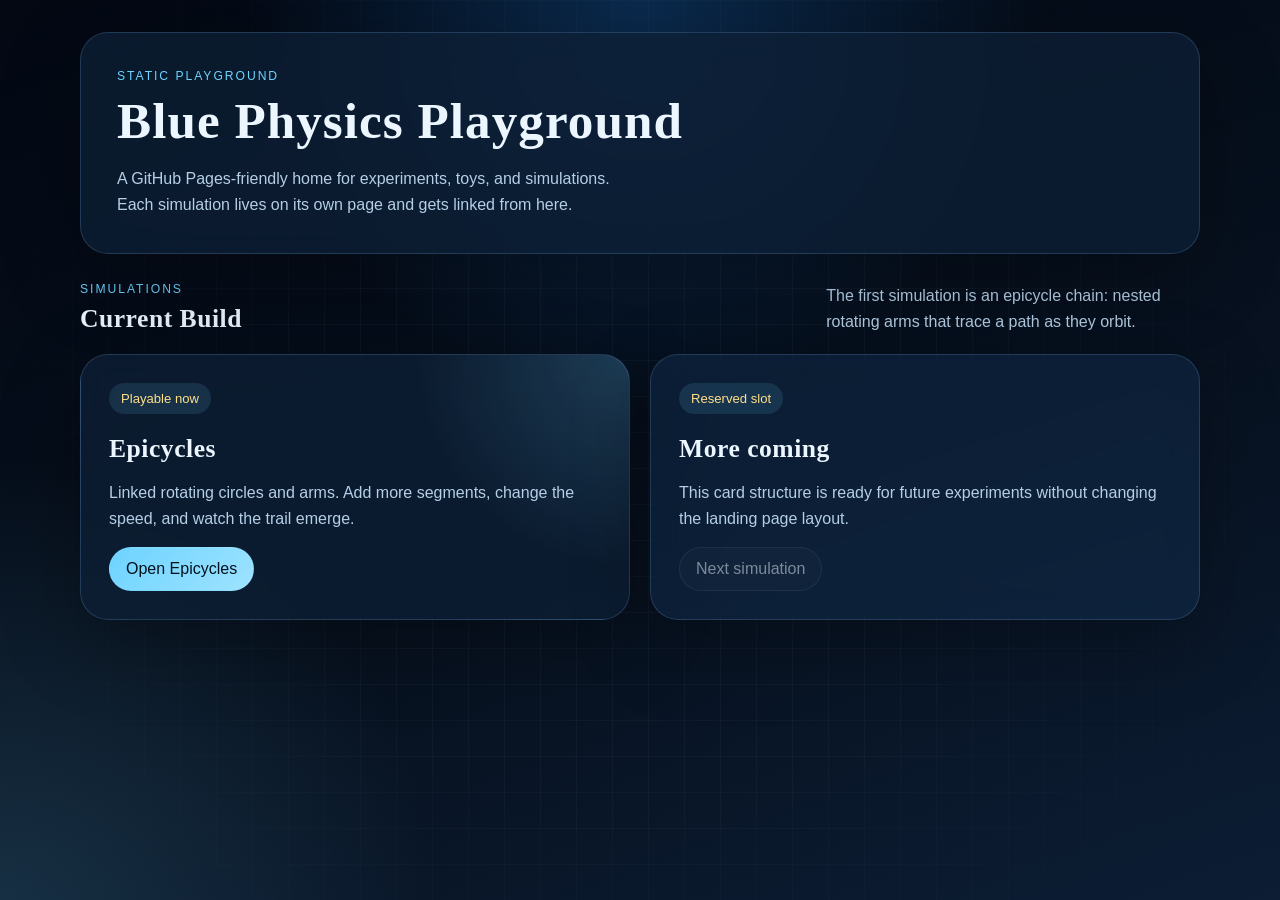
==== index.html @ ed43efbb "initial push" ====
<!DOCTYPE html>
<html lang="en">
  <head>
    <meta charset="UTF-8" />
    <meta name="viewport" content="width=device-width, initial-scale=1.0" />
    <title>Blue Physics Playground</title>
    <meta
      name="description"
      content="A static physics playground for collecting small browser-based simulations."
    />
    <link rel="stylesheet" href="assets/css/site.css" />
  </head>
  <body>
    <div class="page-shell">
      <header class="hero">
        <p class="eyebrow">Static playground</p>
        <h1>Blue Physics Playground</h1>
        <p class="hero-copy">
          A GitHub Pages-friendly home for experiments, toys, and simulations.
          Each simulation lives on its own page and gets linked from here.
        </p>
      </header>

      <main>
        <section class="section-header">
          <div>
            <p class="eyebrow">Simulations</p>
            <h2>Current Build</h2>
          </div>
          <p class="section-copy">
            The first simulation is an epicycle chain: nested rotating arms that
            trace a path as they orbit.
          </p>
        </section>

        <section class="simulation-grid">
          <article class="simulation-card simulation-card-featured">
            <div class="card-badge">Playable now</div>
            <h3>Epicycles</h3>
            <p>
              Linked rotating circles and arms. Add more segments, change the
              speed, and watch the trail emerge.
            </p>
            <a class="button button-primary" href="simulations/epicycles.html">
              Open Epicycles
            </a>
          </article>

          <article class="simulation-card simulation-card-muted">
            <div class="card-badge">Reserved slot</div>
            <h3>More coming</h3>
            <p>
              This card structure is ready for future experiments without
              changing the landing page layout.
            </p>
            <span class="button button-ghost" aria-disabled="true">
              Next simulation
            </span>
          </article>
        </section>
      </main>
    </div>

    <script src="assets/js/site.js"></script>
  </body>
</html>
---- assets/css/site.css ----
:root {
  --bg: #07111f;
  --bg-elevated: rgba(13, 31, 53, 0.78);
  --bg-soft: rgba(20, 52, 86, 0.42);
  --border: rgba(142, 201, 255, 0.18);
  --text: #ebf6ff;
  --text-soft: #b5cfe6;
  --accent: #6dd3ff;
  --accent-strong: #1e90ff;
  --accent-warm: #ffe08a;
  --shadow: 0 24px 80px rgba(0, 0, 0, 0.28);
  --radius-lg: 28px;
  --radius-md: 18px;
}

* {
  box-sizing: border-box;
}

html,
body {
  margin: 0;
  min-height: 100%;
}

body {
  font-family: "Avenir Next", "Segoe UI", sans-serif;
  color: var(--text);
  background:
    radial-gradient(circle at top, rgba(30, 144, 255, 0.24), transparent 36%),
    radial-gradient(circle at bottom left, rgba(109, 211, 255, 0.15), transparent 28%),
    linear-gradient(160deg, #030813 0%, #07111f 58%, #0c1d34 100%);
}

body::before {
  content: "";
  position: fixed;
  inset: 0;
  pointer-events: none;
  background-image:
    linear-gradient(rgba(255, 255, 255, 0.03) 1px, transparent 1px),
    linear-gradient(90deg, rgba(255, 255, 255, 0.03) 1px, transparent 1px);
  background-size: 36px 36px;
  mask-image: radial-gradient(circle at center, black 40%, transparent 92%);
}

a {
  color: inherit;
  text-decoration: none;
}

button,
input,
output {
  font: inherit;
}

.page-shell {
  width: min(1120px, calc(100vw - 32px));
  margin: 0 auto;
  padding: 32px 0 48px;
}

.hero,
.simulation-header,
.simulation-card,
.control-panel,
.canvas-panel {
  backdrop-filter: blur(16px);
  background: var(--bg-elevated);
  border: 1px solid var(--border);
  box-shadow: var(--shadow);
}

.hero,
.simulation-header {
  padding: 36px;
  border-radius: var(--radius-lg);
}

.hero {
  margin-bottom: 28px;
}

.eyebrow {
  margin: 0 0 8px;
  color: var(--accent);
  text-transform: uppercase;
  letter-spacing: 0.16em;
  font-size: 0.76rem;
}

h1,
h2,
h3 {
  margin: 0;
  font-family: Georgia, "Times New Roman", serif;
  letter-spacing: 0.02em;
}

h1 {
  font-size: clamp(2.4rem, 4vw, 4.4rem);
}

h2 {
  font-size: clamp(1.5rem, 2vw, 2.2rem);
}

h3 {
  font-size: 1.6rem;
}

.hero-copy,
.section-copy,
.simulation-card p,
.panel-note {
  color: var(--text-soft);
  line-height: 1.6;
}

.hero-copy {
  max-width: 56ch;
  margin: 16px 0 0;
}

.section-header {
  display: flex;
  justify-content: space-between;
  gap: 20px;
  align-items: end;
  margin-bottom: 20px;
}

.section-copy {
  max-width: 42ch;
  margin: 0;
}

.simulation-grid {
  display: grid;
  gap: 20px;
  grid-template-columns: repeat(auto-fit, minmax(260px, 1fr));
}

.simulation-card {
  border-radius: var(--radius-lg);
  padding: 28px;
}

.simulation-card-featured {
  background:
    radial-gradient(circle at top right, rgba(109, 211, 255, 0.18), transparent 35%),
    var(--bg-elevated);
}

.simulation-card-muted {
  background: var(--bg-soft);
}

.card-badge {
  display: inline-flex;
  padding: 8px 12px;
  border-radius: 999px;
  background: rgba(109, 211, 255, 0.12);
  color: var(--accent-warm);
  font-size: 0.82rem;
  margin-bottom: 20px;
}

.button,
button.button {
  display: inline-flex;
  align-items: center;
  justify-content: center;
  min-height: 44px;
  padding: 10px 16px;
  border-radius: 999px;
  border: 1px solid transparent;
  cursor: pointer;
  transition:
    transform 140ms ease,
    border-color 140ms ease,
    background-color 140ms ease;
}

.button:hover,
button.button:hover {
  transform: translateY(-1px);
}

.button-primary {
  color: #03111e;
  background: linear-gradient(135deg, var(--accent) 0%, #9ee3ff 100%);
}

.button-ghost {
  color: var(--text);
  background: rgba(255, 255, 255, 0.04);
  border-color: var(--border);
}

.button-ghost[aria-disabled="true"] {
  opacity: 0.5;
  cursor: default;
}

.simulation-page {
  padding-bottom: 28px;
}

.simulation-header {
  display: flex;
  justify-content: space-between;
  align-items: start;
  gap: 16px;
  margin-bottom: 24px;
}

.simulation-layout {
  display: grid;
  gap: 20px;
  grid-template-columns: minmax(260px, 320px) 1fr;
}

.control-panel,
.canvas-panel {
  border-radius: var(--radius-lg);
}

.control-panel {
  padding: 24px;
}

.control-row {
  display: flex;
  justify-content: space-between;
  align-items: center;
  margin-top: 20px;
  margin-bottom: 8px;
  color: var(--text-soft);
}

input[type="range"] {
  width: 100%;
  accent-color: var(--accent);
}

.button-row {
  display: flex;
  flex-wrap: wrap;
  gap: 10px;
  margin-top: 22px;
}

.panel-note {
  margin: 20px 0 0;
}

.canvas-panel {
  min-height: 68vh;
  padding: 14px;
}

#epicycle-canvas {
  width: 100%;
  height: 100%;
  display: block;
  border-radius: calc(var(--radius-lg) - 10px);
  background:
    radial-gradient(circle at center, rgba(6, 28, 49, 0.58), rgba(2, 9, 18, 0.92)),
    #030813;
}

@media (max-width: 900px) {
  .section-header,
  .simulation-header,
  .simulation-layout {
    grid-template-columns: 1fr;
    display: grid;
  }

  .simulation-header {
    align-items: start;
  }

  .canvas-panel {
    min-height: 54vh;
  }
}

@media (max-width: 640px) {
  .page-shell {
    width: min(100vw - 20px, 1120px);
    padding-top: 20px;
  }

  .hero,
  .simulation-header,
  .simulation-card,
  .control-panel,
  .canvas-panel {
    padding-left: 20px;
    padding-right: 20px;
  }

  .canvas-panel {
    padding: 10px;
  }
}
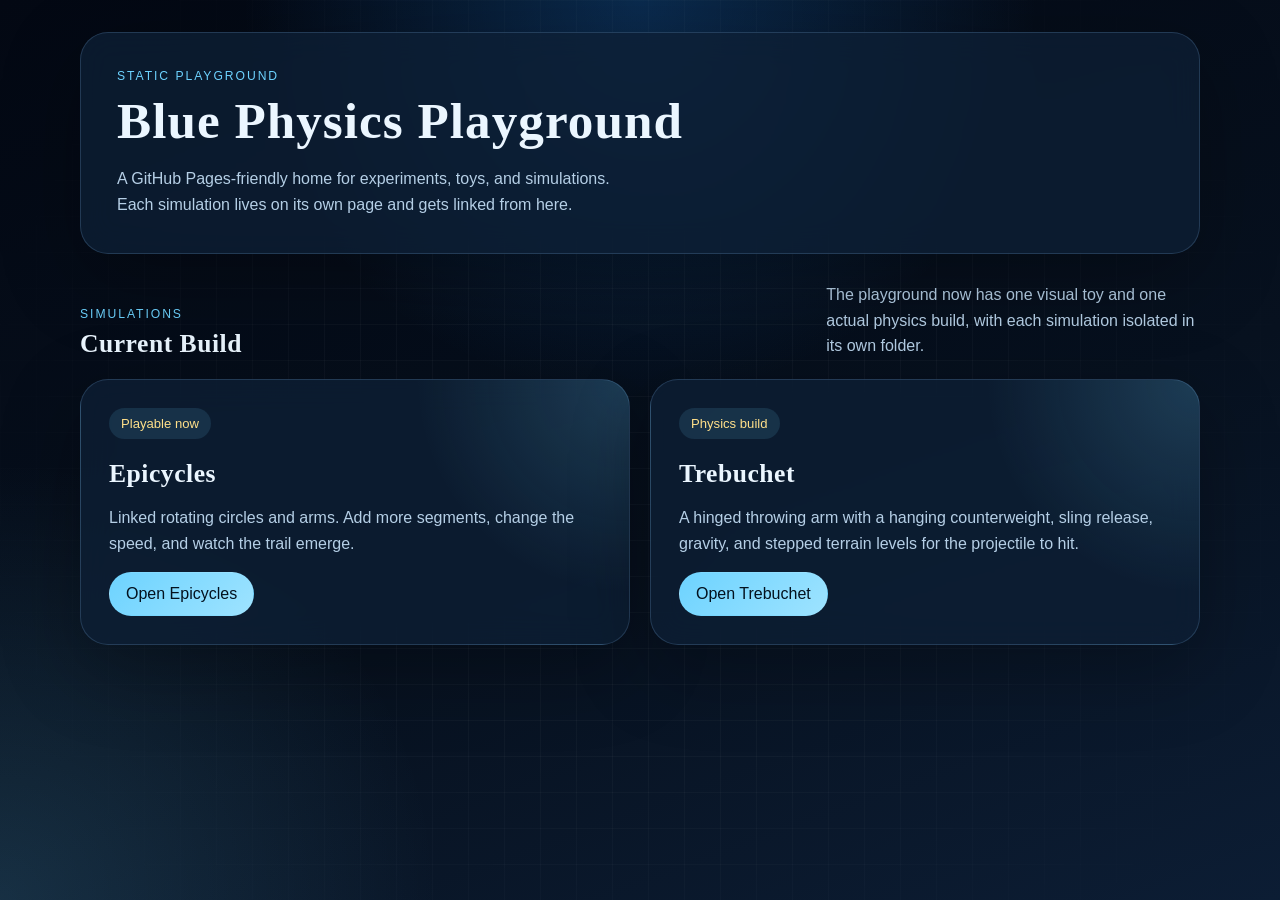
==== commit c41a6976: "physics =D" ====
--- a/index.html
+++ b/index.html
@@ -28,8 +28,8 @@
             <h2>Current Build</h2>
           </div>
           <p class="section-copy">
-            The first simulation is an epicycle chain: nested rotating arms that
-            trace a path as they orbit.
+            The playground now has one visual toy and one actual physics build,
+            with each simulation isolated in its own folder.
           </p>
         </section>
 
@@ -41,21 +41,21 @@
               Linked rotating circles and arms. Add more segments, change the
               speed, and watch the trail emerge.
             </p>
-            <a class="button button-primary" href="simulations/epicycles.html">
+            <a class="button button-primary" href="simulations/epicycles/">
               Open Epicycles
             </a>
           </article>
 
-          <article class="simulation-card simulation-card-muted">
-            <div class="card-badge">Reserved slot</div>
-            <h3>More coming</h3>
+          <article class="simulation-card simulation-card-featured">
+            <div class="card-badge">Physics build</div>
+            <h3>Trebuchet</h3>
             <p>
-              This card structure is ready for future experiments without
-              changing the landing page layout.
+              A hinged throwing arm with a hanging counterweight, sling release,
+              gravity, and stepped terrain levels for the projectile to hit.
             </p>
-            <span class="button button-ghost" aria-disabled="true">
-              Next simulation
-            </span>
+            <a class="button button-primary" href="simulations/trebuchet/">
+              Open Trebuchet
+            </a>
           </article>
         </section>
       </main>
--- a/assets/css/site.css
+++ b/assets/css/site.css
@@ -231,6 +231,31 @@
   padding: 24px;
 }
 
+.trebuchet-builder {
+  display: grid;
+  gap: 20px;
+}
+
+.panel-block {
+  display: grid;
+  gap: 16px;
+  padding: 18px;
+  border-radius: var(--radius-md);
+  background: rgba(255, 255, 255, 0.03);
+  border: 1px solid rgba(142, 201, 255, 0.12);
+}
+
+.panel-header {
+  display: grid;
+  gap: 6px;
+}
+
+.panel-copy {
+  margin: 0;
+  color: var(--text-soft);
+  line-height: 1.5;
+}
+
 .control-row {
   display: flex;
   justify-content: space-between;
@@ -252,6 +277,44 @@
   margin-top: 22px;
 }
 
+.tool-grid {
+  display: grid;
+  gap: 10px;
+  grid-template-columns: repeat(auto-fit, minmax(150px, 1fr));
+}
+
+.tool-button {
+  display: grid;
+  gap: 4px;
+  padding: 14px;
+  text-align: left;
+  color: var(--text);
+  background: rgba(255, 255, 255, 0.04);
+  border: 1px solid var(--border);
+  border-radius: 16px;
+  cursor: pointer;
+  transition:
+    transform 140ms ease,
+    border-color 140ms ease,
+    background-color 140ms ease;
+}
+
+.tool-button strong {
+  font-size: 0.96rem;
+}
+
+.tool-button span {
+  color: var(--text-soft);
+  font-size: 0.84rem;
+}
+
+.tool-button:hover,
+.tool-button.is-active {
+  transform: translateY(-1px);
+  border-color: rgba(109, 211, 255, 0.55);
+  background: rgba(109, 211, 255, 0.12);
+}
+
 .panel-note {
   margin: 20px 0 0;
 }
@@ -261,14 +324,110 @@
   padding: 14px;
 }
 
-#epicycle-canvas {
+.trebuchet-stage {
+  display: grid;
+  gap: 14px;
+  min-height: 0;
+}
+
+.stage-caption {
+  display: flex;
+  justify-content: space-between;
+  gap: 16px;
+  align-items: center;
+  padding: 8px 4px 0;
+  color: var(--text-soft);
+}
+
+.stage-caption strong,
+.stage-badge {
+  color: var(--text);
+}
+
+.stage-caption span {
+  display: block;
+  margin-top: 4px;
+  font-size: 0.92rem;
+}
+
+.stage-badge {
+  display: inline-flex;
+  align-items: center;
+  min-height: 38px;
+  padding: 8px 14px;
+  border-radius: 999px;
+  background: rgba(109, 211, 255, 0.12);
+  border: 1px solid rgba(109, 211, 255, 0.25);
+  white-space: nowrap;
+}
+
+#epicycle-canvas,
+#trebuchet-canvas {
   width: 100%;
-  height: 100%;
+  height: auto;
   display: block;
   border-radius: calc(var(--radius-lg) - 10px);
   background:
     radial-gradient(circle at center, rgba(6, 28, 49, 0.58), rgba(2, 9, 18, 0.92)),
     #030813;
+}
+
+#trebuchet-canvas {
+  aspect-ratio: 28 / 18;
+}
+
+.builder-controls {
+  display: grid;
+  gap: 16px;
+  grid-template-columns: minmax(0, 1.5fr) minmax(260px, 0.9fr);
+  align-items: start;
+}
+
+.tuning-panel {
+  margin-top: 6px;
+  border: 1px solid rgba(142, 201, 255, 0.12);
+  border-radius: 16px;
+  background: rgba(255, 255, 255, 0.03);
+}
+
+.tuning-panel summary {
+  list-style: none;
+  cursor: pointer;
+  padding: 14px 16px;
+  font-weight: 600;
+}
+
+.tuning-panel summary::-webkit-details-marker {
+  display: none;
+}
+
+.tuning-panel summary::after {
+  content: "+";
+  float: right;
+  color: var(--accent);
+}
+
+.tuning-panel[open] summary::after {
+  content: "-";
+}
+
+.tuning-content {
+  display: grid;
+  gap: 0;
+  padding: 0 16px 16px;
+}
+
+.stat-list {
+  display: grid;
+  gap: 12px;
+  margin-top: 22px;
+}
+
+.stat-row {
+  display: flex;
+  justify-content: space-between;
+  gap: 12px;
+  color: var(--text-soft);
 }
 
 @media (max-width: 900px) {
@@ -285,6 +444,14 @@
 
   .canvas-panel {
     min-height: 54vh;
+  }
+
+  .stage-caption {
+    display: grid;
+  }
+
+  .builder-controls {
+    grid-template-columns: 1fr;
   }
 }
 
@@ -306,4 +473,8 @@
   .canvas-panel {
     padding: 10px;
   }
-}
+
+  .tool-grid {
+    grid-template-columns: 1fr;
+  }
+}
